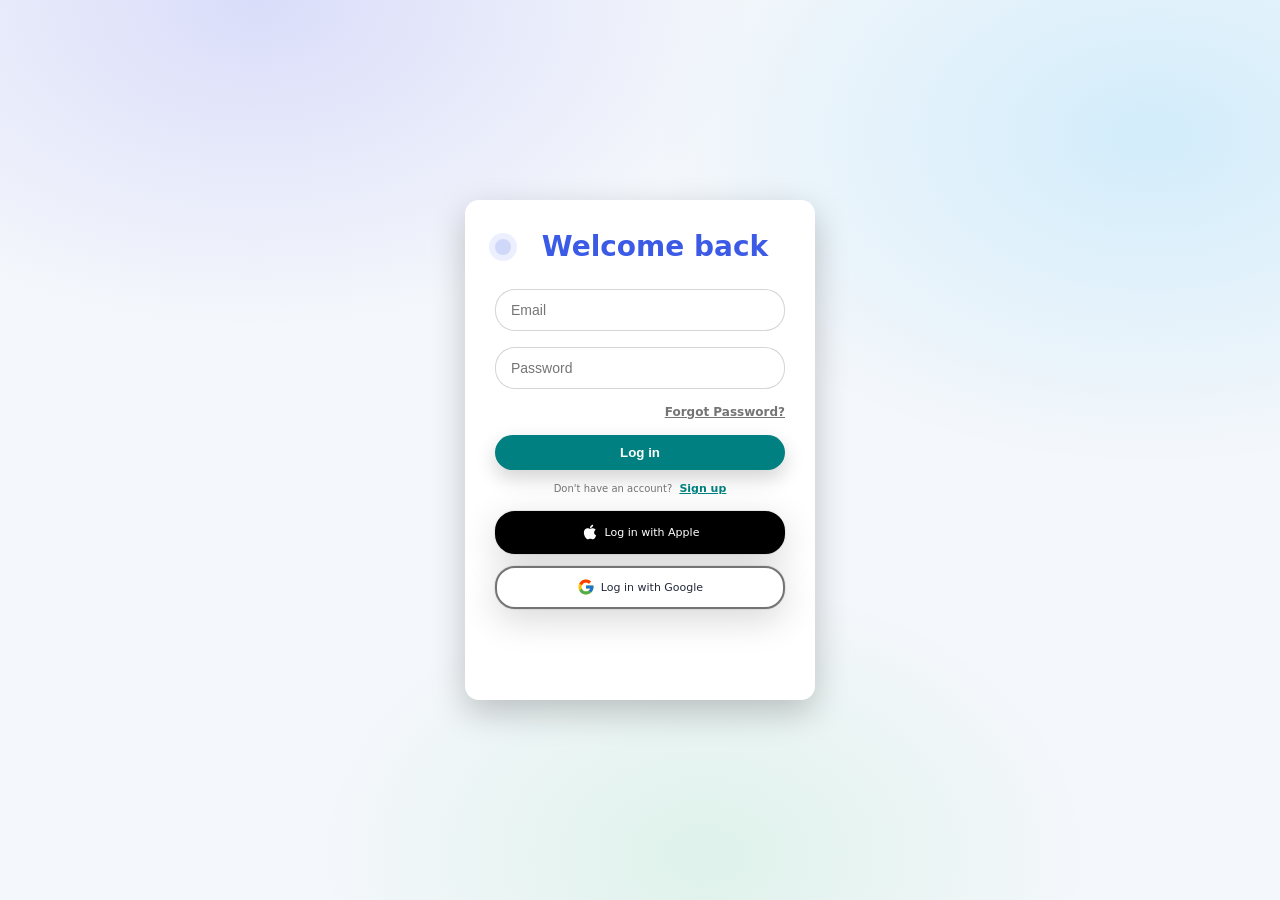
==== frontend/login.html @ 6e1ab816 "First commit" ====
<!DOCTYPE html>
<html lang="en">
<head>
  <meta charset="UTF-8" />
  <meta name="viewport" content="width=device-width, initial-scale=1.0" />
  <title>Login</title>
  <link rel="stylesheet" href="style.css" />
</head>

<body class="page-center" id="loginPage">

  <div class="form-container" id="loginCard">
    <!-- ✅ Alert overlay shu yerga chiqadi -->
    <div id="loginToastArea" class="toast-area" aria-live="polite"></div>

    <p class="title">Welcome back</p>

    <form class="form" id="loginForm">
      <input
        type="email"
        class="input"
        placeholder="Email"
        id="email"
        required
        autocomplete="username"
      />

      <input
        type="password"
        class="input"
        placeholder="Password"
        id="password"
        required
        autocomplete="current-password"
      />

      <p class="page-link">
        <span class="page-link-label">Forgot Password?</span>
      </p>

      <button class="form-btn" id="loginBtn" type="submit">Log in</button>
    </form>

    <p class="sign-up-label">
      Don't have an account?
      <span class="sign-up-link" onclick="window.location.href='register.html'">Sign up</span>
    </p>

    <div class="buttons-container">
      <div class="apple-login-button">
        <svg stroke="currentColor" fill="currentColor" stroke-width="0" class="apple-icon" viewBox="0 0 1024 1024" height="1em" width="1em" xmlns="http://www.w3.org/2000/svg">
          <path d="M747.4 535.7c-.4-68.2 30.5-119.6 92.9-157.5-34.9-50-87.7-77.5-157.3-82.8-65.9-5.2-138 38.4-164.4 38.4-27.9 0-91.7-36.6-141.9-36.6C273.1 298.8 163 379.8 163 544.6c0 48.7 8.9 99 26.7 150.8 23.8 68.2 109.6 235.3 199.1 232.6 46.8-1.1 79.9-33.2 140.8-33.2 59.1 0 89.7 33.2 141.9 33.2 90.3-1.3 167.9-153.2 190.5-221.6-121.1-57.1-114.6-167.2-114.6-170.7zm-105.1-305c50.7-60.2 46.1-115 44.6-134.7-44.8 2.6-96.6 30.5-126.1 64.8-32.5 36.8-51.6 82.3-47.5 133.6 48.4 3.7 92.6-21.2 129-63.7z"></path>
        </svg>
        <span>Log in with Apple</span>
      </div>

      <div class="google-login-button">
        <svg stroke="currentColor" fill="currentColor" stroke-width="0" version="1.1" x="0px" y="0px" class="google-icon" viewBox="0 0 48 48" height="1em" width="1em" xmlns="http://www.w3.org/2000/svg">
          <path fill="#FFC107" d="M43.611,20.083H42V20H24v8h11.303c-1.649,4.657-6.08,8-11.303,8c-6.627,0-12-5.373-12-12
  c0-6.627,5.373-12,12-12c3.059,0,5.842,1.154,7.961,3.039l5.657-5.657C34.046,6.053,29.268,4,24,4C12.955,4,4,12.955,4,24
  c0,11.045,8.955,20,20,20c11.045,0,20-8.955,20-20C44,22.659,43.862,21.35,43.611,20.083z"></path>
          <path fill="#FF3D00" d="M6.306,14.691l6.571,4.819C14.655,15.108,18.961,12,24,12c3.059,0,5.842,1.154,7.961,3.039l5.657-5.657
  C34.046,6.053,29.268,4,24,4C16.318,4,9.656,8.337,6.306,14.691z"></path>
          <path fill="#4CAF50" d="M24,44c5.166,0,9.86-1.977,13.409-5.192l-6.19-5.238C29.211,35.091,26.715,36,24,36
  c-5.202,0-9.619-3.317-11.283-7.946l-6.522,5.025C9.505,39.556,16.227,44,24,44z"></path>
          <path fill="#1976D2" d="M43.611,20.083H42V20H24v8h11.303c-0.792,2.237-2.231,4.166-4.087,5.571
  c0.001-0.001,0.002-0.001,0.003-0.002l6.19,5.238C36.971,39.205,44,34,44,24C44,22.659,43.862,21.35,43.611,20.083z"></path>
        </svg>
        <span>Log in with Google</span>
      </div>
    </div>
  </div>

  <script src="login.js"></script>
</body>
</html>
---- frontend/style.css ----
/* =========================================================
   1) BASE (SENING ASOSIY SAYT STILING)
   ========================================================= */
:root{
  --bg: #f4f7fb;                 /* sahifa foni */
  --panel: #ffffff;              /* card */
  --panel-2: #ffffff;
  --stroke: rgba(15,23,42,0.08); /* border */
  --text: rgba(15,23,42,0.92);   /* asosiy text */
  --muted: rgba(15,23,42,0.60);  /* ikkilamchi text */
  --good: #16a34a;
  --bad: #ef4444;
  --accent: #6366f1;             /* zamonaviy indigo */
  --shadow: 0 28px 70px rgba(15,23,42,0.16);

  /* Alert ranglari */
  --danger: #f85149;
  --danger-text: #b42318;
  --danger-border: rgba(248,81,73,0.55);
}

*{ box-sizing: border-box; }
html, body{ height: 100%; }

body{
  margin: 0;
  font-family: system-ui, -apple-system, Segoe UI, Roboto, Arial, sans-serif;
  background:
    radial-gradient(900px 600px at 20% 0%, rgba(99,102,241,0.18), transparent 55%),
    radial-gradient(900px 600px at 90% 15%, rgba(56,189,248,0.18), transparent 55%),
    radial-gradient(700px 500px at 55% 95%, rgba(34,197,94,0.10), transparent 55%),
    var(--bg);
  color: var(--text);
}

/* =========================================================
   2) TOPBAR
   ========================================================= */
.topbar{
  position: sticky;
  top: 0;
  z-index: 5;
  display:flex;
  align-items:center;
  justify-content: space-between;
  padding: 14px 18px;
  border-bottom: 1px solid rgba(15,23,42,0.08);
  backdrop-filter: blur(10px);
  background: rgba(255,255,255,0.75);
}

.brand{
  display:flex;
  align-items:center;
  gap: 10px;
}
.logo-dot{
  width: 10px; height: 10px;
  border-radius: 999px;
  background: var(--accent);
  box-shadow: 0 0 18px rgba(124,58,237,0.55);
}
.brand-title{ font-weight: 700; letter-spacing: 0.2px; }

.topbar-actions{
  display:flex;
  gap: 10px;
  align-items: center;
}

/* Buttons (topbar) */
.btn{
  border: 1px solid rgba(15,23,42,0.10);
  padding: 10px 12px;
  border-radius: 12px;
  background: rgba(255,255,255,0.80);
  color: rgba(15,23,42,0.92);
  cursor: pointer;
  transition: transform .08s, background-color .2s, border-color .2s, box-shadow .2s;
}
.btn:hover{
  background: #ffffff;
  box-shadow: 0 10px 22px rgba(15,23,42,0.08);
}
.btn:active{ transform: translateY(1px); }

.btn.primary{
  background: rgba(99,102,241,0.15);
  border-color: rgba(99,102,241,0.28);
}
.btn.primary:hover{
  background: rgba(99,102,241,0.22);
}
.btn.ghost{
  background: rgba(255,255,255,0.55);
}

/* =========================================================
   3) MAIN LAYOUT (typing project)
   ========================================================= */
.page{
  max-width: 1200px;
  margin: 0 auto;
  padding: 18px 18px 26px;
}

.panels{
  display: grid;
  grid-template-columns: 1fr 1fr;
  gap: 14px;
  align-items: stretch;
}

.card{
  background: rgba(255,255,255,0.90);
  border: 1px solid rgba(15,23,42,0.10);
  border-radius: 18px;
  box-shadow: var(--shadow);
  overflow: hidden;
}
.card:hover{
  box-shadow: 0 34px 85px rgba(15,23,42,0.20);
}

.panel-head{
  display:flex;
  align-items:center;
  justify-content: space-between;
  padding: 14px 14px 10px;
  border-bottom: 1px solid rgba(15,23,42,0.06);
  background: linear-gradient(180deg, rgba(15,23,42,0.03), transparent);
}
.panel-title{
  margin: 0;
  font-size: 15px;
  letter-spacing: 0.2px;
}
.panel-meta{ display:flex; gap: 8px; align-items:center; }

.pill{
  font-size: 12px;
  padding: 6px 10px;
  border-radius: 999px;
  background: rgba(15,23,42,0.04);
  border: 1px solid rgba(15,23,42,0.08);
  color: rgba(15,23,42,0.62);
}

.panel-body{
  padding: 14px;
  min-height: 260px;
}

.source-text{
  font-size: var(--textSize, 18px);
  line-height: 1.65;
  color: #0f172a;
  letter-spacing: 0.2px;
  word-wrap: break-word;
}

/* Typing Compare */
.typing-wrap{
  position: relative;
  min-height: 220px;
}

.compare-view{
  position: absolute;
  inset: 0;
  padding: 14px;
  border-radius: 14px;
  background: rgba(15,23,42,0.02);
  border: 1px solid rgba(15,23,42,0.10);
  color: #0f172a;
  font-size: var(--textSize, 18px);
  line-height: 1.65;
  white-space: pre-wrap;
  word-break: break-word;
  pointer-events: none;
  font-family: inherit;
}

.typing-input{
  position: relative;
  width: 100%;
  min-height: 220px;
  padding: 14px;
  border-radius: 14px;
  background: transparent;
  border: 1px solid rgba(15,23,42,0.10);
  outline: none;
  resize: vertical;

  color: transparent;
  caret-color: rgba(15,23,42,0.90);
  font-size: var(--textSize, 18px);
  line-height: 1.65;
  font-family: inherit;
  white-space: pre-wrap;
  word-break: break-word;
  tab-size: 4;
}

.hint{
  margin-top: 10px;
  font-size: 13px;
  color: var(--muted);
}
.hint-bad{ color: var(--bad); font-weight: 700; }

/* compare word styles */
.w-ok{ color: #0f172a; }
.w-bad{
  color: var(--bad);
  text-decoration: underline;
  text-decoration-color: rgba(255,90,106,0.65);
  text-decoration-thickness: 2px;
}
.w-next{
  color: #0f172a;
  background: rgba(99,102,241,0.14);
  border-radius: 6px;
  padding: 0 4px;
}

/* Keyboard area */
.keyboard-area{
  margin-top: 14px;
  display:flex;
  justify-content: center;
}

@media (max-width: 980px){
  .panels{ grid-template-columns: 1fr; }
}

/* =========================================================
   4) YOUR KEYBOARD CSS (AS IS)
   ========================================================= */
.keyboard {
  display: flex;
  flex-direction: column;
  gap: 5px;
  padding: 16px;
  padding-bottom: 19px;
  border-radius: 16px;
  background-color: #d3d3d3;
  background-image: linear-gradient(to bottom, #d3d3d3, #c5c5c5);
  box-shadow:
    rgba(0, 0, 0, 0.4) 0px 2px 4px,
    rgba(0, 0, 0, 0.3) 0px 7px 13px -3px,
    rgba(0, 0, 0, 0.2) 0px -3px 0px inset;
  width: 600px;
  user-select: none;
}

.row { display: flex; gap: 3px; }

.key {
  background-color: #f0f0f0;
  border: 1px solid #0003;
  border-radius: 6px;
  box-shadow:
    rgba(0, 0, 0, 0.4) 0px 2px 4px,
    rgba(0, 0, 0, 0.3) 0px 7px 13px -3px,
    rgba(0, 0, 0, 0.2) 0px -1px 0px inset;
  min-width: 35px;
  text-align: center;
  padding: 8px 5px;
  font-size: 10px;
  color: #333;
  cursor: pointer;
  transition: box-shadow 0.2s, background-color 0.2s, transform 0.1s;
}

.key:hover {
  background-color: #e0e0e0;
  transform: translateY(-2px);
  box-shadow:
    rgba(0, 0, 0, 0.4) 0px 2px 5px,
    rgba(0, 0, 0, 0.3) 0px 7px 16px -3px,
    rgba(0, 0, 0, 0.2) 0px -1px 0px inset;
}

.key:active {
  transform: translateY(1px);
  box-shadow:
    rgba(0, 0, 0, 0.4) 0px 2px 3px,
    rgba(0, 0, 0, 0.3) 0px 5px 10px -3px,
    rgba(0, 0, 0, 0.2) 0px -1px 0px inset;
}

.function-key { max-height: 25px; padding: 4px; }
.eject-key { margin-left: 16px; padding: 4px 24px; }
.delete-key { padding: 8px 24px; }
.tab-key, .backslash-key, .caps-lock-key, .return-key { flex: 2; }
.shift-key { flex: 3; }
.space-key { flex: 5; padding: 8px; min-width: 175px; }
.command-key, .alt-key { min-width: 35px; padding: 2px; font-size: 16px; }
.arrow-key { min-width: 30px; }

.key.is-pressed{
  background-color: #9ec5ff !important;
  transform: translateY(1px);
  box-shadow:
    rgba(0, 0, 0, 0.35) 0px 2px 3px,
    rgba(0, 0, 0, 0.25) 0px 5px 10px -3px,
    rgba(0, 0, 0, 0.18) 0px -1px 0px inset;
}

/* Dropdown */
.dropdown{ position: relative; display: inline-block; }
.menu{
  position: absolute;
  right: 0;
  top: calc(100% + 8px);
  min-width: 180px;
  padding: 8px;
  border-radius: 14px;
  border: 1px solid rgba(255,255,255,0.12);
  background: rgba(10,14,24,0.92);
  backdrop-filter: blur(10px);
  box-shadow: 0 16px 36px rgba(0,0,0,0.45);
  z-index: 10;
}
.menu.hidden{ display:none; }
.menu-item{
  width: 100%;
  text-align: left;
  padding: 10px 10px;
  border-radius: 10px;
  background: transparent;
  border: 1px solid transparent;
  color: rgba(255,255,255,0.88);
  cursor: pointer;
}
.menu-item:hover{
  background: rgba(255,255,255,0.08);
  border-color: rgba(255,255,255,0.10);
}

/* Done button */
#typingPanel .panel-body{
  position: relative;
  padding-bottom: 62px;
}
.done-btn{
  position: absolute;
  right: 14px;
  bottom: 14px;
  padding: 10px 16px;
  border-radius: 14px;
  border: 1px solid rgba(34,197,94,0.45);
  background: rgba(34,197,94,0.22);
  color: #0f172a;
  font-weight: 700;
  font-size: 13px;
  cursor: pointer;
  box-shadow: 0 8px 18px rgba(0,0,0,0.25);
  transition: transform .08s, background-color .2s, box-shadow .2s;
}
.done-btn:hover{
  background: rgba(34,197,94,0.30);
  box-shadow: 0 10px 22px rgba(34,197,94,0.18);
}
.done-btn:active{ transform: translateY(1px); }
.done-btn.hidden{ display:none; }

#userFinishedPill{
  font-size: 13px;
  padding: 9px 14px;
  border-radius: 999px;
  background: rgba(34,197,94,0.16);
  border: 1px solid rgba(34,197,94,0.35);
  color: #0f172a;
  align-self: center;
  transform: translateY(2px);
}

/* =========================================================
   5) AUTH PAGES: LOGIN + REGISTER (TO'QNASHMASIN)
   ========================================================= */

/* Markazga qo'yish (login/register) */
.page-center{
  min-height: 100vh;
  display: grid;
  place-items: center;
  padding: 24px;
}

/* -------------------- LOGIN (Uiverse akshat-patel28) -------------------- */
/* Bu stillar faqat login sahifada ishlasin */
#loginPage .form-container {
  width: 350px;
  min-height: 500px;
  background-color: #fff;
  box-shadow: rgba(0, 0, 0, 0.22) 0px 12px 34px;
  border-radius: 14px;
  padding: 20px 30px;
  position: relative;
}

#loginPage .title {
  text-align: center;
  margin: 10px 0 26px 0;
  font-size: 28px;
  font-weight: 800;
  color: #3b5be6;
  position: relative;
  padding-left: 30px;
  display:flex;
  align-items:center;
  justify-content:center;
}
#loginPage .title::before{
  content:"";
  width: 16px;
  height: 16px;
  border-radius: 999px;
  background: rgba(68,98,232,0.25);
  box-shadow: 0 0 0 6px rgba(68,98,232,0.10);
  position: absolute;
  left: 0;
}

#loginPage .form{
  width: 100%;
  display: flex;
  flex-direction: column;
  gap: 16px;
  margin-bottom: 12px;
}

#loginPage .input{
  border-radius: 20px;
  border: 1px solid rgba(15,23,42,0.18);
  outline: 0;
  padding: 12px 15px;
  font-size: 14px;
  color: #0f172a;
  background: #fff;
}
#loginPage .input:focus{
  border-color: rgba(68,98,232,0.6);
  box-shadow: 0 0 0 4px rgba(68,98,232,0.12);
}

#loginPage .page-link{
  margin: 0;
  text-align: end;
  color: #747474;
  font-size: 12px;
}
#loginPage .page-link-label{
  cursor: pointer;
  text-decoration: underline;
  font-weight: 700;
}
#loginPage .page-link-label:hover{ color: #000; }

#loginPage .form-btn{
  padding: 10px 15px;
  border-radius: 20px;
  border: 0;
  outline: 0;
  background: teal;
  color: white;
  cursor: pointer;
  font-weight: 700;
  box-shadow: rgba(0, 0, 0, 0.18) 0px 8px 20px;
}
#loginPage .form-btn:active{ box-shadow: none; }

#loginPage .sign-up-label{
  margin: 0;
  font-size: 10px;
  color: #747474;
  text-align:center;
}
#loginPage .sign-up-link{
  margin-left: 4px;
  font-size: 11px;
  text-decoration: underline;
  text-decoration-color: teal;
  color: teal;
  cursor: pointer;
  font-weight: 800;
}

#loginPage .buttons-container{
  width: 100%;
  display: flex;
  flex-direction: column;
  margin-top: 16px;
  gap: 12px;
}

#loginPage .apple-login-button,
#loginPage .google-login-button{
  border-radius: 20px;
  padding: 10px 15px;
  box-shadow: rgba(0, 0, 0, 0.16) 0px 10px 36px 0px,
              rgba(0, 0, 0, 0.06) 0px 0px 0px 1px;
  cursor: pointer;
  display: flex;
  justify-content: center;
  align-items: center;
  font-size: 11px;
  gap: 6px;
}

#loginPage .apple-login-button{
  background-color: #000;
  color: #fff;
  border: 2px solid #000;
}
#loginPage .google-login-button{
  border: 2px solid #747474;
  background: #fff;
}
#loginPage .apple-icon,
#loginPage .google-icon{
  font-size: 18px;
  margin-bottom: 1px;
}

/* -------------------- REGISTER (Uiverse Yaya12085) -------------------- */
/* Bu stillar faqat register sahifada ishlasin */
#registerPage .form{
  display: flex;
  flex-direction: column;
  gap: 10px;
  width: 100%;
  max-width: 380px;
  background-color: #fff;
  padding: 20px;
  border-radius: 20px;
  position: relative;
  box-shadow: 0 12px 40px rgba(0,0,0,0.10);
}

#registerPage .title{
  font-size: 28px;
  color: royalblue;
  font-weight: 700;
  letter-spacing: -1px;
  position: relative;
  display: flex;
  align-items: center;
  padding-left: 30px;
  margin: 0 0 6px;
}

#registerPage .title::before,
#registerPage .title::after{
  position: absolute;
  content: "";
  height: 16px;
  width: 16px;
  border-radius: 50%;
  left: 0px;
  background-color: royalblue;
}
#registerPage .title::after{
  animation: pulse 1s linear infinite;
}

#registerPage .message,
#registerPage .signin{
  color: rgba(88, 87, 87, 0.822);
  font-size: 14px;
}

#registerPage .signin{ text-align: center; }
#registerPage .signin a { color: royalblue; }
#registerPage .signin a:hover { text-decoration: underline royalblue; }

#registerPage .flex{
  display: flex;
  width: 100%;
  gap: 6px;
}
#registerPage label{ position: relative; }

#registerPage label .input{
  width: 100%;
  padding: 10px 10px 20px 10px;
  outline: 0;
  border: 1px solid rgba(105, 105, 105, 0.397);
  border-radius: 10px;
  color: #0f172a;
}

#registerPage label .input + span{
  position: absolute;
  left: 10px;
  top: 15px;
  color: grey;
  font-size: 0.9em;
  cursor: text;
  transition: 0.3s ease;
}
#registerPage label .input:placeholder-shown + span{
  top: 15px;
  font-size: 0.9em;
}
#registerPage label .input:focus + span,
#registerPage label .input:valid + span{
  top: 30px;
  font-size: 0.7em;
  font-weight: 600;
}
#registerPage label .input:valid + span{ color: green; }

#registerPage .submit{
  border: none;
  outline: none;
  background-color: royalblue;
  padding: 10px;
  border-radius: 10px;
  color: #fff;
  font-size: 16px;
  transition: .3s ease;
  cursor: pointer;
}
#registerPage .submit:hover{ background-color: rgb(56, 90, 194); }

@media (max-width: 420px){
  #registerPage .flex{ flex-direction: column; }
}

@keyframes pulse{
  from{ transform: scale(0.9); opacity: 1; }
  to{ transform: scale(1.8); opacity: 0; }
}

/* =========================================================
   6) ALERT (Incorrect details) + LAYOUT SHIFT FIX
   ========================================================= */

/* error uchun joy oldindan reserv */
.error-slot{
  width: 100%;
  min-height: 62px;  /* ✅ xatolik chiqsa ham joy o'zgarmaydi */
  display: flex;
  align-items: center;
}

/* alert dizayn (Uiverse'ga o'xshash) */
.alert{
  width: 100%;
  border-radius: 12px;
  border: 1px solid var(--danger-border);
  background: linear-gradient(180deg, rgba(248,81,73,0.14), rgba(248,81,73,0.08));
  color: var(--danger-text);
  padding: 12px 44px 12px 12px;
  position: relative;
  display: flex;
  align-items: center;
  gap: 10px;
  box-shadow: 0 10px 24px rgba(248,81,73,0.12);
  overflow: hidden;
}
.alert::before{
  content:"";
  position:absolute;
  left:0; top:0; bottom:0;
  width: 4px;
  background: var(--danger);
}

.alert-icon{
  width: 26px;
  height: 26px;
  flex: 0 0 26px;
  display:grid;
  place-items:center;
}

.alert-text{
  font-weight: 800;
  font-size: 14px;
  color: #7a1c1c;
}

.alert-close{
  position:absolute;
  right: 10px;
  top: 50%;
  transform: translateY(-50%);
  width: 28px;
  height: 28px;
  border-radius: 9px;
  border: 1px solid var(--danger-border);
  background: rgba(248,81,73,0.10);
  cursor:pointer;
  display:grid;
  place-items:center;
  opacity: .8;
  transition: opacity .15s ease, transform .15s ease, background .15s ease;
}
.alert-close:hover{
  opacity: 1;
  background: rgba(248,81,73,0.16);
}
.alert-close:active{
  transform: translateY(-50%) scale(0.98);
}

/* Shake (bitta marta) */
@keyframes shake{
  0% { transform: translateX(0); }
  12% { transform: translateX(-10px); }
  24% { transform: translateX(10px); }
  36% { transform: translateX(-8px); }
  48% { transform: translateX(8px); }
  60% { transform: translateX(-6px); }
  72% { transform: translateX(6px); }
  84% { transform: translateX(-3px); }
  100% { transform: translateX(0); }
}
.shake{ animation: shake 0.55s ease both; }

/* Smooth hide */
.fade-out{
  opacity: 0;
  transform: translateY(-4px);
  transition: opacity .22s ease, transform .22s ease;
}
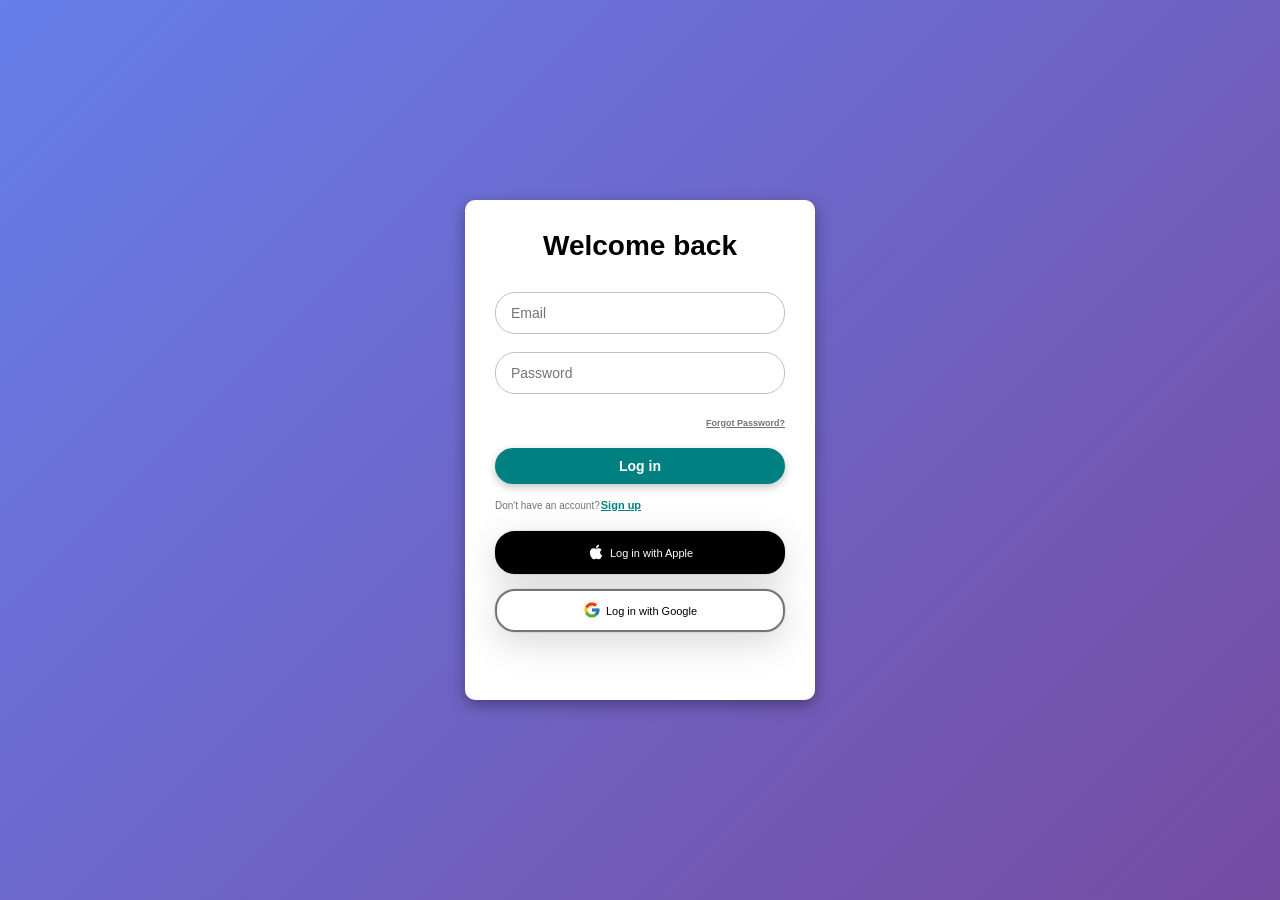
==== commit 9a56a35a: "Ikkinchi commint" ====
--- a/frontend/login.html
+++ b/frontend/login.html
@@ -4,7 +4,7 @@
   <meta charset="UTF-8" />
   <meta name="viewport" content="width=device-width, initial-scale=1.0" />
   <title>Login</title>
-  <link rel="stylesheet" href="style.css" />
+  <link rel="stylesheet" href="login.css" />
 </head>
 
 <body class="page-center" id="loginPage">
@@ -42,8 +42,7 @@
     </form>
 
     <p class="sign-up-label">
-      Don't have an account?
-      <span class="sign-up-link" onclick="window.location.href='register.html'">Sign up</span>
+      Don't have an account?<span class="sign-up-link" onclick="window.location.href='register.html'">Sign up</span>
     </p>
 
     <div class="buttons-container">
@@ -57,14 +56,14 @@
       <div class="google-login-button">
         <svg stroke="currentColor" fill="currentColor" stroke-width="0" version="1.1" x="0px" y="0px" class="google-icon" viewBox="0 0 48 48" height="1em" width="1em" xmlns="http://www.w3.org/2000/svg">
           <path fill="#FFC107" d="M43.611,20.083H42V20H24v8h11.303c-1.649,4.657-6.08,8-11.303,8c-6.627,0-12-5.373-12-12
-  c0-6.627,5.373-12,12-12c3.059,0,5.842,1.154,7.961,3.039l5.657-5.657C34.046,6.053,29.268,4,24,4C12.955,4,4,12.955,4,24
-  c0,11.045,8.955,20,20,20c11.045,0,20-8.955,20-20C44,22.659,43.862,21.35,43.611,20.083z"></path>
+	c0-6.627,5.373-12,12-12c3.059,0,5.842,1.154,7.961,3.039l5.657-5.657C34.046,6.053,29.268,4,24,4C12.955,4,4,12.955,4,24
+	c0,11.045,8.955,20,20,20c11.045,0,20-8.955,20-20C44,22.659,43.862,21.35,43.611,20.083z"></path>
           <path fill="#FF3D00" d="M6.306,14.691l6.571,4.819C14.655,15.108,18.961,12,24,12c3.059,0,5.842,1.154,7.961,3.039l5.657-5.657
-  C34.046,6.053,29.268,4,24,4C16.318,4,9.656,8.337,6.306,14.691z"></path>
+	C34.046,6.053,29.268,4,24,4C16.318,4,9.656,8.337,6.306,14.691z"></path>
           <path fill="#4CAF50" d="M24,44c5.166,0,9.86-1.977,13.409-5.192l-6.19-5.238C29.211,35.091,26.715,36,24,36
-  c-5.202,0-9.619-3.317-11.283-7.946l-6.522,5.025C9.505,39.556,16.227,44,24,44z"></path>
+	c-5.202,0-9.619-3.317-11.283-7.946l-6.522,5.025C9.505,39.556,16.227,44,24,44z"></path>
           <path fill="#1976D2" d="M43.611,20.083H42V20H24v8h11.303c-0.792,2.237-2.231,4.166-4.087,5.571
-  c0.001-0.001,0.002-0.001,0.003-0.002l6.19,5.238C36.971,39.205,44,34,44,24C44,22.659,43.862,21.35,43.611,20.083z"></path>
+	c0.001-0.001,0.002-0.001,0.003-0.002l6.19,5.238C36.971,39.205,44,34,44,24C44,22.659,43.862,21.35,43.611,20.083z"></path>
         </svg>
         <span>Log in with Google</span>
       </div>
--- a/frontend/login.css
+++ b/frontend/login.css
@@ -0,0 +1,278 @@
+/* From Uiverse.io by akshat-patel28 */
+
+/* Body va sahifani markazlashtirish */
+.page-center {
+  margin: 0;
+  padding: 0;
+  min-height: 100vh;
+  display: flex;
+  justify-content: center;
+  align-items: center;
+  background: linear-gradient(135deg, #667eea 0%, #764ba2 100%);
+  font-family: "Lucida Sans", "Lucida Sans Regular", "Lucida Grande",
+    "Lucida Sans Unicode", Geneva, Verdana, sans-serif;
+}
+
+/* Form container */
+.form-container {
+  width: 350px;
+  min-height: 500px;
+  background-color: #fff;
+  box-shadow: rgba(0, 0, 0, 0.35) 0px 5px 15px;
+  border-radius: 10px;
+  box-sizing: border-box;
+  padding: 20px 30px;
+  position: relative;
+}
+
+.title {
+  text-align: center;
+  font-family: "Lucida Sans", "Lucida Sans Regular", "Lucida Grande",
+    "Lucida Sans Unicode", Geneva, Verdana, sans-serif;
+  margin: 10px 0 30px 0;
+  font-size: 28px;
+  font-weight: 800;
+}
+
+.form {
+  width: 100%;
+  display: flex;
+  flex-direction: column;
+  gap: 18px;
+  margin-bottom: 15px;
+}
+
+.input {
+  border-radius: 20px;
+  border: 1px solid #c0c0c0;
+  outline: 0 !important;
+  box-sizing: border-box;
+  padding: 12px 15px;
+  font-size: 14px;
+  transition: border-color 0.2s;
+}
+
+.input:focus {
+  border-color: teal;
+}
+
+.page-link {
+  text-decoration: underline;
+  margin: 0;
+  text-align: end;
+  color: #747474;
+  text-decoration-color: #747474;
+}
+
+.page-link-label {
+  cursor: pointer;
+  font-family: "Lucida Sans", "Lucida Sans Regular", "Lucida Grande",
+    "Lucida Sans Unicode", Geneva, Verdana, sans-serif;
+  font-size: 9px;
+  font-weight: 700;
+}
+
+.page-link-label:hover {
+  color: #000;
+}
+
+.form-btn {
+  padding: 10px 15px;
+  font-family: "Lucida Sans", "Lucida Sans Regular", "Lucida Grande",
+    "Lucida Sans Unicode", Geneva, Verdana, sans-serif;
+  border-radius: 20px;
+  border: 0 !important;
+  outline: 0 !important;
+  background: teal;
+  color: white;
+  cursor: pointer;
+  box-shadow: rgba(0, 0, 0, 0.24) 0px 3px 8px;
+  font-size: 14px;
+  font-weight: 600;
+  transition: all 0.3s ease;
+}
+
+.form-btn:hover {
+  background: #006666;
+  transform: translateY(-1px);
+  box-shadow: rgba(0, 0, 0, 0.3) 0px 5px 12px;
+}
+
+.form-btn:active {
+  box-shadow: none;
+  transform: translateY(0);
+}
+
+.form-btn:disabled {
+  opacity: 0.6;
+  cursor: not-allowed;
+}
+
+.sign-up-label {
+  margin: 0;
+  font-size: 10px;
+  color: #747474;
+  font-family: "Lucida Sans", "Lucida Sans Regular", "Lucida Grande",
+    "Lucida Sans Unicode", Geneva, Verdana, sans-serif;
+}
+
+.sign-up-link {
+  margin-left: 1px;
+  font-size: 11px;
+  text-decoration: underline;
+  text-decoration-color: teal;
+  color: teal;
+  cursor: pointer;
+  font-weight: 800;
+  font-family: "Lucida Sans", "Lucida Sans Regular", "Lucida Grande",
+    "Lucida Sans Unicode", Geneva, Verdana, sans-serif;
+}
+
+.sign-up-link:hover {
+  color: #006666;
+}
+
+.buttons-container {
+  width: 100%;
+  display: flex;
+  flex-direction: column;
+  justify-content: flex-start;
+  margin-top: 20px;
+  gap: 15px;
+}
+
+.apple-login-button,
+.google-login-button {
+  border-radius: 20px;
+  box-sizing: border-box;
+  padding: 10px 15px;
+  box-shadow: rgba(0, 0, 0, 0.16) 0px 10px 36px 0px,
+    rgba(0, 0, 0, 0.06) 0px 0px 0px 1px;
+  cursor: pointer;
+  display: flex;
+  justify-content: center;
+  align-items: center;
+  font-family: "Lucida Sans", "Lucida Sans Regular", "Lucida Grande",
+    "Lucida Sans Unicode", Geneva, Verdana, sans-serif;
+  font-size: 11px;
+  gap: 5px;
+  transition: all 0.3s ease;
+}
+
+.apple-login-button:hover,
+.google-login-button:hover {
+  transform: translateY(-2px);
+  box-shadow: rgba(0, 0, 0, 0.2) 0px 12px 40px 0px,
+    rgba(0, 0, 0, 0.08) 0px 0px 0px 1px;
+}
+
+.apple-login-button {
+  background-color: #000;
+  color: #fff;
+  border: 2px solid #000;
+}
+
+.google-login-button {
+  border: 2px solid #747474;
+  background-color: #fff;
+}
+
+.apple-icon,
+.google-icon {
+  font-size: 18px;
+  margin-bottom: 1px;
+}
+
+/* Toast Notification Styles */
+.toast-area {
+  position: fixed;
+  top: 20px;
+  right: 20px;
+  z-index: 9999;
+  display: flex;
+  flex-direction: column;
+  gap: 10px;
+  pointer-events: none;
+}
+
+.toast {
+  display: flex;
+  align-items: center;
+  gap: 12px;
+  background: white;
+  padding: 12px 16px;
+  border-radius: 8px;
+  box-shadow: 0 4px 12px rgba(0, 0, 0, 0.15);
+  min-width: 280px;
+  max-width: 400px;
+  pointer-events: auto;
+  transform: translateY(-100px);
+  opacity: 0;
+  transition: all 0.3s cubic-bezier(0.68, -0.55, 0.265, 1.55);
+}
+
+.toast.is-in {
+  transform: translateY(0);
+  opacity: 1;
+}
+
+.toast.is-out {
+  transform: translateY(-20px);
+  opacity: 0;
+  transition: all 0.2s ease-in;
+}
+
+.toast-error {
+  border-left: 4px solid #ef4444;
+}
+
+.toast-icon {
+  flex-shrink: 0;
+  color: #ef4444;
+  display: flex;
+  align-items: center;
+}
+
+.toast-text {
+  flex: 1;
+  font-size: 14px;
+  color: #1f2937;
+  font-weight: 500;
+}
+
+.toast-close {
+  flex-shrink: 0;
+  background: none;
+  border: none;
+  cursor: pointer;
+  padding: 4px;
+  color: #6b7280;
+  display: flex;
+  align-items: center;
+  justify-content: center;
+  border-radius: 4px;
+  transition: all 0.2s;
+}
+
+.toast-close:hover {
+  background-color: #f3f4f6;
+  color: #1f2937;
+}
+
+/* Responsive */
+@media (max-width: 480px) {
+  .form-container {
+    width: 90%;
+    padding: 20px;
+  }
+  
+  .toast-area {
+    right: 10px;
+    left: 10px;
+  }
+  
+  .toast {
+    min-width: auto;
+    width: 100%;
+  }
+}
